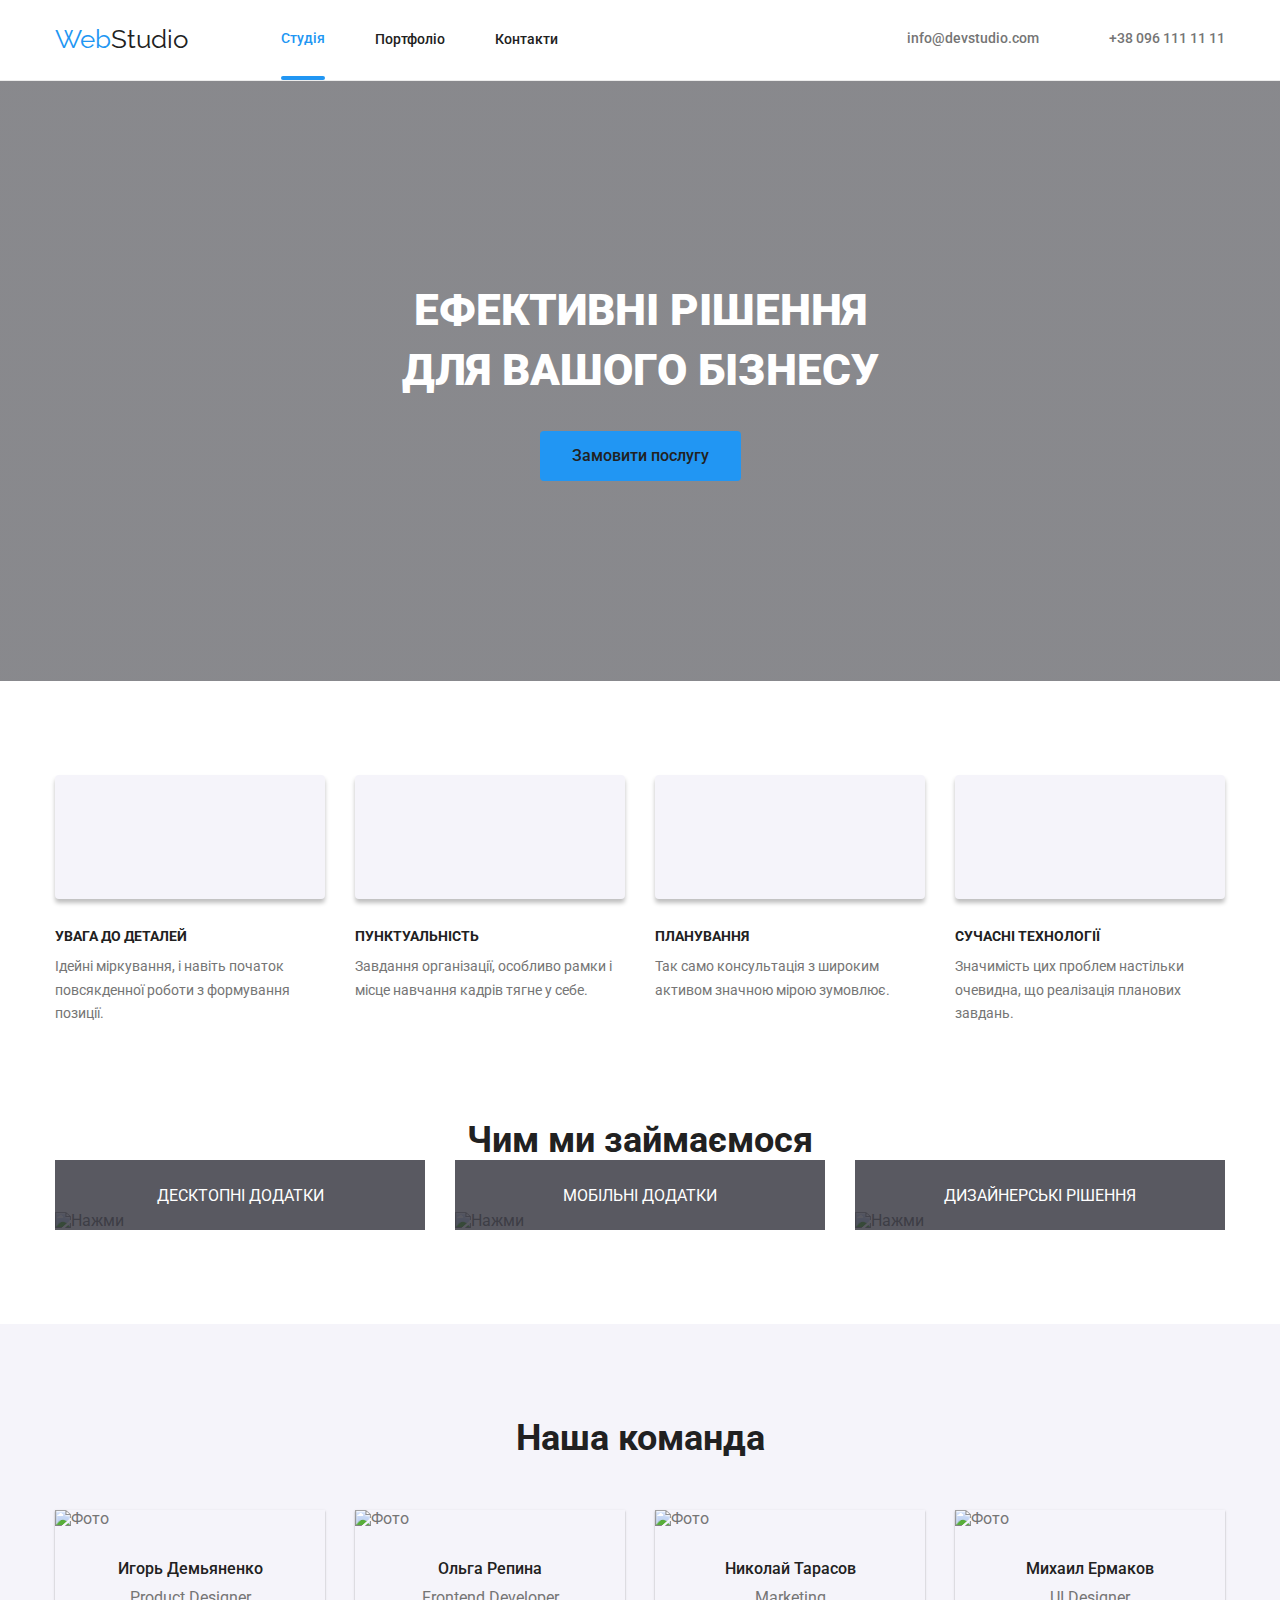
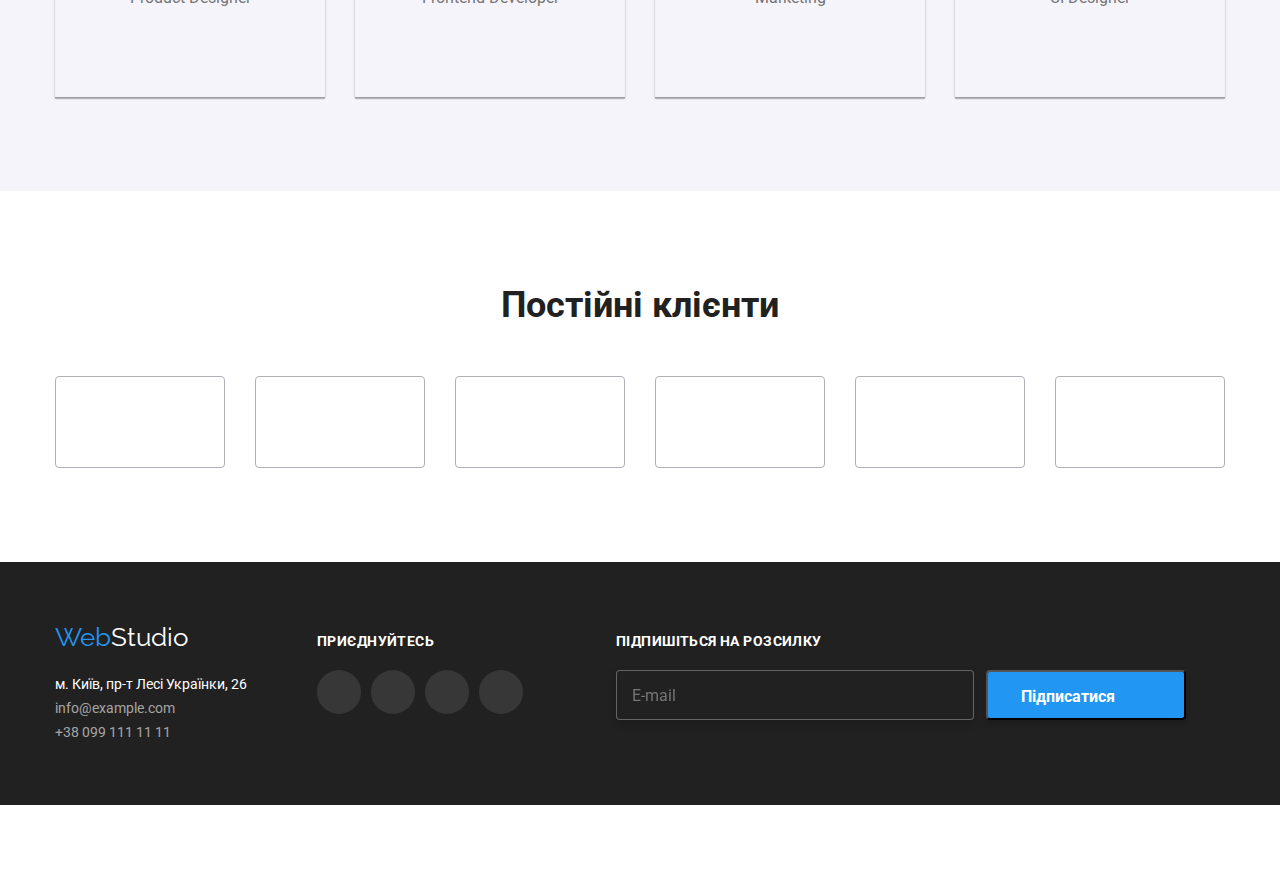
==== index.html @ 24dfc3e9 "додано класи для модального вікна" ====
<!DOCTYPE html>
<html lang="ru">

<head>
  <meta charset="UTF-8">
    <meta http-equiv="X-UA-Compatible" content="IE=edge">
    <meta name="viewport" content="width=device-width, initial-scale=1.0">
    <title>Document</title>
    <link rel="preconnect" href="https://fonts.googleapis.com">
    <link rel="preconnect" href="https://fonts.gstatic.com" crossorigin>
    <link href="https://fonts.googleapis.com/css2?family=Raleway:wght@700&family=Roboto:wght@400;500;700;900&display=swap"
        rel="stylesheet">
    <link rel="stylesheet" href="https://cdn.jsdelivr.net/npm/modern-normalize@1.1.0/modern-normalize.min.css">
    <link rel="stylesheet" href="./css/styles.css">
</head>

<body class="page">

  <!--Шапка сайта-->

  <header class="page-header ">
    <div class="container page-header-container"> 
    <nav class="page-nav">
      <a href="/" lang="en" class="link logo"><span class="accent">Web</span>Studio</a>
      <ul class="site-nav list">
        <li class="main-item"><a href="./index.html" class="link-current">Студія </a>  </li> 
        <li class="main-item"><a href="./portfolio.html" class="link">Портфоліо</a></li>
        <li class="main-item"><a href="" class="link">Контакти</a></li>
      </ul>
      
    </nav>
   
    <ul class="contact-nav list">

      <li class="contact-list link">
        <a class="mail-ref link" href="mailto:info@devstudio.com"> <svg class="contact-list-icon icon-mail">
          <use href="./imadges/sprite.svg#icon-mail"></use> </svg>info@devstudio.com </a>
      </li>
    
    
      <li class="contact-list link">
        <a class="smartphone-ref link" href="tel:+380961111111"> <svg class="contact-list-icon icon-smartphone">
          <use href="./imadges/sprite.svg#icon-smartphone"></use>  </svg> +38 096 111 11 11 </a>
      </li>
      
    </ul>
  </div>
  </header>


  <main>
    <!--О компании / Герой-->

    <section class="hero">
      <div class="container-hero">
          <h1 class="hero-title"> ЕФЕКТИВНІ РІШЕННЯ <br>ДЛЯ ВАШОГО БІЗНЕСУ </h1>
          <button type="button" class="button-hero button" data-modal-open >Замовити послугу</button>
      </div>
    </section>
  

    <!--======преимущества=======-->
    <section class="section section-advanteges">
      <div class="container">
      <h2 hidden class="section-plas">Преимущества </h2>
       <ul class="feature-list container-advantage">
        
        <li class="plas-card">
          <div class="plas-icon">
            <svg class="plas-card-icon">
            <use href="./imadges/sprite.svg#icon-antenna"></use>
            </svg>
          </div>
          <h3 class="plas">Увага до деталей</h3>
          <p class="description">Ідейні міркування, і навіть початок повсякденної роботи з формування позиції.</p>
              
        </li>
        <li class="plas-card">
          <div class="plas-icon">
            <svg class="plas-card-icon">
            <use href="./imadges/sprite.svg#icon-clock"></use>
            </svg>
          </div>
          <h3 class="plas"> Пунктуальність </h3>
          <P class="description">Завдання організації, особливо рамки і місце навчання кадрів тягне у себе.</P>
        </li>
        <li class="plas-card">
          <div class="plas-icon">
            <svg class="plas-card-icon">
              <use href="./imadges/sprite.svg#icon-diagram"></use>
            </svg>
          </div>
          <h3 class="plas">Планування </h3>
          <p class="description">Так само консультація з широким активом значною мірою зумовлює.</p>
           
        </li>
        <li class="plas-card">
          <div class="plas-icon">
            <svg class="plas-card-icon">
              <use href="./imadges/sprite.svg#icon-astronaut"></use>
            </svg>

          </div>
          <h3 class="plas"> Сучасні технології</h3>
          <p class="description"> Значимість цих проблем настільки очевидна, що реалізація планових завдань.</p>

        </li>
      </ul>
      </div>
    </section>


    <!--Чем мы занимаемся-->
    <section class="section section-doing">
      <div class="container">
      <h2 class="activity">Чим ми займаємося </h2>
      <ul class="list container-activity">
        <li class="activity-card">
          <div class="activity-card-wrapper">
            <img src="imadges/box1.svg" alt="Нажми" width="370">
            <p class="overlay-doing">Десктопні додатки</p>
          </div>
          
        </li>
        <li class="activity-card">
          <div class="activity-card-wrapper">
            <img src="imadges/box2.svg" alt="Нажми" width="370">
            <p class="overlay-doing">Мобільні додатки</p>
            </div>
          </li>

        <li class="activity-card">
          <div class="activity-card-wrapper">
            <img src="imadges/box3.svg" alt="Нажми" width="370">
            <p class="overlay-doing">Дизайнерські рішення</p>
          </div>
        </li>
      </ul>
      </div>
    </section>
    
    
    <!--Наша команда-->
    <section class="employees-section">
      <div class="container">
      <h2 class="team">Наша команда</h2>
      <ul class="list container-team">
        <li class="team-card">
          <img src="imadges/img1.jpg" alt="Фото" width="270">
          <div class="team-dox">
              <h3 class="team-name"> Игорь Демьяненко</h3>
              <p class="team-profession" lang="en">Product Designer</p>
                <ul class="social-list list">  
                <li class="social-list-itim">
                  <a href="" class="social-list-link">
                    <svg class="social-list-icon">
                      <use href="./imadges/sprite.svg#icon-instagram"></use>
                        </svg>
                  </a>
                </li>

                <li class="social-list-itim">
                  <a href="" class="social-list-link">
                  <svg class="social-list-icon">
                    <use href="./imadges/sprite.svg#icon-twitter"></use>
                  </svg>
                  </a>
                </li>

                <li class="social-list-itim" >
                  <a href="" class="social-list-link">
                  <svg class="social-list-icon">
                    <use href="./imadges/sprite.svg#icon-facebook"></use>
                  </svg>
                  </a>
                </li>
                <li class="social-list-itim">
                <a href="" class="social-list-link">
                  <svg class="social-list-icon">
                    <use href="./imadges/sprite.svg#icon-linkedin"></use>
                  </svg>
                  </a>
                </li>
                </ul>
        </div>
       
      </li>
        <li  class="team-card">
          <img src="imadges/img2.jpg" alt="Фото" width="270">
          <div class="team-dox">
          <h3 class="team-name"> Ольга Репина</h3>
          <p class="team-profession" lang="en">Frontend Developer</p>

          <ul class="social-list list">
            <li class="social-list-itim">
              <a href="" class="social-list-link">
                <svg class="social-list-icon">
                  <use href="./imadges/sprite.svg#icon-instagram"></use>
                </svg>
              </a>
            </li>
          
            <li class="social-list-itim">
              <a href="" class="social-list-link">
                <svg class="social-list-icon">
                  <use href="./imadges/sprite.svg#icon-twitter"></use>
                </svg>
              </a>
            </li>
          
            <li class="social-list-itim">
              <a href="" class="social-list-link">
                <svg class="social-list-icon">
                  <use href="./imadges/sprite.svg#icon-facebook"></use>
                </svg>
              </a>
            </li>
            <li class="social-list-itim">
              <a href="" class="social-list-link">
                <svg class="social-list-icon">
                  <use href="./imadges/sprite.svg#icon-linkedin"></use>
                </svg>
              </a>
            </li>
          </ul>
          </div>
        </li>
        <li class="team-card">
          <img src="imadges/img3.jpg" alt="Фото" width="270">
          <div class="team-dox">
          <h3 class="team-name"> Николай Тарасов</h3>
          <p class="team-profession" lang="en"> Marketing </p>
          <ul class="social-list list">
            <li class="social-list-itim">
              <a href="" class="social-list-link">
                <svg class="social-list-icon">
                  <use href="./imadges/sprite.svg#icon-instagram"></use>
                </svg>
              </a>
            </li>
          
            <li class="social-list-itim">
              <a href="" class="social-list-link">
                <svg class="social-list-icon">
                  <use href="./imadges/sprite.svg#icon-twitter"></use>
                </svg>
              </a>
            </li>
          
            <li class="social-list-itim">
              <a href="" class="social-list-link">
                <svg class="social-list-icon">
                  <use href="./imadges/sprite.svg#icon-facebook"></use>
                </svg>
              </a>
            </li>
            <li class="social-list-itim">
              <a href="" class="social-list-link">
                <svg class="social-list-icon">
                  <use href="./imadges/sprite.svg#icon-linkedin"></use>
                </svg>
              </a>
            </li>
          </ul>
          </div>
        </li>

        <li class="team-card">
          <img src="imadges/img4.jpg" alt="Фото" width="270">
          <div class="team-dox">
          <h3 class="team-name"> Михаил Ермаков</h3>
          <p class="team-profession" lang="en">UI Designer</p>
          <ul class="social-list list">
            <li class="social-list-itim">
              <a href="" class="social-list-link">
                <svg class="social-list-icon">
                  <use href="./imadges/sprite.svg#icon-instagram"></use>
                </svg>
              </a>
            </li>
          
            <li class="social-list-itim">
              <a href="" class="social-list-link">
                <svg class="social-list-icon">
                  <use href="./imadges/sprite.svg#icon-twitter"></use>
                </svg>
              </a>
            </li>
          
            <li class="social-list-itim">
              <a href="" class="social-list-link">
                <svg class="social-list-icon">
                  <use href="./imadges/sprite.svg#icon-facebook"></use>
                </svg>
              </a>
            </li>
            <li class="social-list-itim">
              <a href="" class="social-list-link">
                <svg class="social-list-icon">
                  <use href="./imadges/sprite.svg#icon-linkedin"></use>
                </svg>
              </a>
            </li>
          </ul>
          </div>
        </li>
      </ul>
      </div>
    </section>
  </main>

      <!--Постійні клієнт-->


  <section class="section section-clients">
    <div class="container container-clients"> 
              <h2 class="clients">Постійні клієнти </h2>
<!-- <div class="clients-icon"> -->
        <ul class="clients-list list">
          <li class="clients-item">
            <a href="" class="clients-link"> 
              <svg class="сlients-icon">
                <use href="./imadges/sprite.svg#icon-Logo">
                </use> 
              </svg> </a>
          </li>

            <li class="clients-item">
              <a href="" class="clients-link">
                <svg class="сlients-icon">
                  <use href="./imadges/sprite.svg#icon-Logo2">
                  </use>
                </svg> </a>
            </li>
            <li class="clients-item">
              <a href="" class="clients-link">
                <svg class="сlients-icon">
                  <use href="./imadges/sprite.svg#icon-Logo3">
                  </use>
                </svg> </a>
            </li>
            <li class="clients-item">
              <a href="" class="clients-link">
                <svg class="сlients-icon">
                  <use href="./imadges/sprite.svg#icon-Logo4">
                  </use>
                </svg> </a>
            </li>

            <li class="clients-item">
              <a href="" class="clients-link">
                <svg class="сlients-icon">
                  <use href="./imadges/sprite.svg#icon-Logo5">
                  </use>
                </svg> </a>
            </li>
            <li class="clients-item">
              <a href="" class="clients-link">
                <svg class="сlients-icon">
                  <use href="./imadges/sprite.svg#icon-Logo6">
                  </use>
                </svg> </a>
            </li>
        </ul>
     
</div>    
  </section>

  
  <!--Футер-->
  <footer class="footer">
    <div class="conteiner-footer footer-wrap">
 
      <div class="adress-footer-wraper">
          <a href="/" lang="en" class="link logo-footer"><span class="accent">Web</span>Studio</a>
              <address>
                <ul class="feature-list font-style">
                  <li class="futer-list"><a href="https://goo.gl/maps/twGr682eux7RJb1C9" target="_blank" rel=" noopener noreferrer"
              class="footer-link-current">м. Київ, пр-т Лесі Українки, 26</a></li>
                  <li class="futer-list" ><a href="mailto:info@example.com" class="footer-link-current info">info@example.com</a></li>
                  <li class="futer-list"><a href="tel:+380991111111" class="footer-link-current info">+38 099 111 11 11</a></li>
                </ul>
              </address>
      </div>

      <div class="conteiner-social">
          <p class="social-futer-tytle">приєднуйтесь</p>
          <ul class="social-network-list">
          
            <li class="social-network-item">
            <a href="" class="social-nerwork-link in-footer">
              <svg class="social-network-icon">
              <use href=./imadges/sprite.svg#icon-instagram2></use>
              </svg>
            </a>
          </li>
          
          <li class="social-network-item">
            <a href="" class="social-nerwork-link in-footer">
              <svg class="social-network-icon">
              <use href=./imadges/sprite.svg#icon-twitter></use>
              </svg>
            </a>
          </li>

                  
          <li class="social-network-item">
            <a href="" class="social-nerwork-link in-footer">
              <svg class="social-network-icon">
              <use href=./imadges/sprite.svg#icon-facebook></use>
              </svg>
            </a>
        </li>
        
        <li class="social-network-item">
            <a href="" class="social-nerwork-link in-footer">
            <svg class="social-network-icon">
            <use href=./imadges/sprite.svg#icon-linkedin></use>
            </svg>
            </a>
        </li>
        </ul>
      </div>

      <div>
          <p class="footer-form-text"> Підпишіться на розсилку</p>
          
          <div class="footer-form-input-desc">

          <form class="footer-form">
            <label class="footer-form-field">
              
              <span class="footer-form-input-wrapper">
               <input 
               type="email" 
               name="user-email" 
               class="footer-form-input" 
               placeholder="E-mail"
               required 
               pattern="/.+@.+z..+\i"
               minlength="5" />
               </span>
           </label>

           <button type="submit" class="footer-form-submit">Підписатися 
            <svg class="footer-form-input-icon">
              <use href=.imadges/sprite.svg#iconsend></use>
            </svg>
           </button>
          </form>
        
          </div>

          
      </div>
    </div>
</footer>

<!-- modal window -->


<div class="backdrop is-hidden " data-modal>
        <div class=modal>
          <button type="button" class="modal-close-btn" data-modal-close>
            <svg class="modal-close-btn-icon">
              <use href="./imadges/sprite.svg#icon-close-black"></use>
            </svg>
          </button>

<!-- Модальное окно -->
          
          <form class="modal-form">
            <p class="modal-form-text"> Залиште свої дані, ми вам передзвонимо</p>
            
            <label class="modal-form-field">
              <span class="modal-form-input-desc">Ім'я</span>
                <span class="modal-form-input-wrapper">
                  <input 
                  type="text" 
                  name="user_name" 
                  class="modal-form-input" 
                  required 
                  pattern="[a-zA-Zа-яА-Я]+" 
                  minlength="2" />

                  <svg class="modal-form-input-icon">
                  <use href=./imadges/sprite.svg#icon-Vector></use>
                  </svg>
                </span>
              
               
              </label>

            <label class="modal-form-field">
              <span class="modal-form-input-desc">Телефон</span>
                <span class="modal-form-input-wrapper">
                  <input 
                  type="tel" 
                  name="user_phone" 
                  class="modal-form-input" 
                  required 
                  pattern="[0-9]{3}-[0-9]{3}-[0-9]{2}-[0-9]{2}" 
                  title="xxx-xxx-xx-xx" 
                  />
                    <svg class="modal-form-input-icon">
                    <use href=./imadges/sprite.svg#icon-Vector2></use>
                    </svg>
                </span>
            </label>
            
            <label class="modal-form-field">
              <span class="modal-form-input-desc">Пошта</span>
                <span class="modal-form-input-wrapper">
                    <input type="email" 
                    name="user-email" 
                    class="modal-form-input" 
                    required 
                    pattern="/.+@.+z..+\i" 
                    minlength="5" />
                      <svg class="modal-form-input-icon">
                      <use href=./imadges/sprite.svg#icon-email-black-18dp1></use>
                      </svg>
                </span>
            </label>

            <label class="modal-form-field">
              <span class="modal-form-input-desc">Коментар</span>
              <textarea 
              name="user_message" 
              class="modal-form-message" 
              placeholder="Введіть текст"
              ></textarea>
            </label>

            <input 
            id="user-policy" 
            type="checkbox" 
            name="user_policy" 
            class="modal-form-check visually-hidden" 
            />
            
            <label for="user-policy" class="modal-form-check-desc">
                Погоджуюся з розсилкою та приймаю&nbsp;
                <a href=""> Умови договору </a>
            </label>

            <button type="submit" class="modal-form-submit">Відправити</button>
          </form>

          
        </div>
</div>

  <script src="./js/modal.js"></script>
</body>

</html>
---- css/styles.css ----
/* цвет заголовка и футера h1 #FFFFFF */
/* цвет лого #2196F3  #000000*/
/* цвет оcновного текста #757575 */
/* цвет заголовка h2-h3 #212121*/
/* цвет акцента 2196F3*/

:root {
    --primary-text-color: #757575;
    --title-text-color: #212121;
    --accent-color: #2196F3;
    --primary-bg-color: #FFFFFF;
    --bg-color: #2F303A;
    --icon-color: #afb1b8; 
    --transition-dur-and-func: 250ms cubic-bezier(0.4, 0, 0.2, 1);

}

/* -------сброс базовых настрек */
h1,
h2,
h3,
h4,
p {
    margin-top: 0;
    margin-bottom: 0;

}

ul,
ol {
    margin-top: 0;
    margin-bottom: 0;
    padding-left: 0;
}

img {
    display: block;
}


body {
    background-color: var(--primary-bg-color);
    color: var(--primary-text-color);
    font-family: Roboto, sans-serif;
}

.link {
    text-decoration: none;
}

.logo {
    color: var(--title-text-color);
    font-family: Raleway;
    Font-size: 26px;
    line-height: 1.19;
    margin-right: 93px;
}

.accent {
    color: var(--accent-color);
}

.list {
    list-style: none;
}

.feature-list {
    list-style: none;
}

.page {
    background-color: #fff;
    color: #757575;
}

.container {
    width: 1200px;
    margin-left: auto;
    margin-right: auto;
    padding-left: 15px;
    padding-right: 15px;
    /* padding-top: 94px; 
    padding-bottom: 94px;  */
}


.visually-hidden {
    position: absolute;
    overflow: hidden;
    border: 0;
    clip: rect(0 0 0 0);
}

/* ======== Шапка сайта -- стилзация --site-nav==============  */
.page-header {
    padding-top: 24px;
    padding-bottom: 25px;
    border-bottom: 1px solid #ECECEC;
} 

.page-header-container {
    display: flex;
    align-items: center;
}

.page-nav {
    display: flex;
    align-items: center;
}
 
.site-nav {
    display: flex;
    align-items: center;
}

.hero {
    background-color: var(--bg-color);
    text-align: center;
}

.site-nav .link {
    text-decoration: none;
    color: var(--title-text-color);
    font-weight: 500;
    font-size: 14px;
    line-height: 1.14;
    transition-property: color;
    transition-duration: 250ms;
    transition-timing-function: cubic-bezier(0.4, 0, 0.2, 1);


}

.site-nav .link:hover {
    color: var(--accent-color);
    /*background-color: var(--primary-bg-color);*/
}

.site-nav .link:focus {
    color: var(--accent-color);
    /*background-color: var();*/
}

.site-nav .link-current {
    color: var(--accent-color);
    font-weight: 500;
    font-size: 14px;
    line-height: 1.14;
    transition-property: color;
        transition-duration: 250ms;
        transition-timing-function: cubic-bezier(0.4, 0, 0.2, 1);
}

.site-nav .link-current:hover {
    color: var(--accent-color)
}

.site-nav .link-current:focus {
    color: var(--accent-color);
}

.main-item:not(:last-child)  {
    margin-right: 50px;
}

.link-current{
text-decoration: none;   
display: block;
position: relative;
transition: var(--transition-dur-and-func);
}


.link-current::after {
    position: absolute;
    content: '';
    width: 100%;
    height: 4px;
    border-radius: 2px;
    display: block;
    background-color: var(--accent-color);
    bottom: -33px;
}



/* .contact-nav  */

.contact-nav {
    display: flex;
    align-items: center;
    margin-left: auto;
    text-decoration: none;
    }

.contact-list:not(:last-child) {
    margin-right: 50px;
}

.contact-list {
    font-weight: 500;
    font-size: 14px;
    line-height: 1.14;
    text-decoration: none;
    color: var(--primary-text-color);
;
}
    
.contact-nav .link {
color: var(--primary-text-color);
font-weight: 500;
font-size: 14px;
line-height: 1.14;
transition-property: color;
transition-duration: 250ms;
transition-timing-function: cubic-bezier(0.4, 0, 0.2, 1);

}

.contact-nav .link:hover,
.contact-nav .link:focus {
    color: var(--accent-color);
}

.icon-mail {
    width: 16px;
    height: 12px;
    margin-right: 10px;
    fill: currentColor;
    }

.mail-ref {
    text-decoration: none;
    color: var(--primary-text-color) ;
    display: flex;
    align-items: center;
    }

.contact-list:hover .icon-mail {
    color: var(--accent-color);
    fill: var(--accent-color);
    }
    
.contact-list:hover .icon-smartphone {
    color: var(--accent-color);
    fill: var(--accent-color)
}

.icon-smartphone {
    width: 10px;
    height: 16px;
    margin-right: 10px;
    fill: currentColor;
}

.smartphone-ref {
    text-decoration: none;
    color: var(--primary-text-color);
    display: flex;
    align-items: center;
}


.contact-list-icon .link:hover {
    color: var(--accent-color);
}




/* ===============section О компании/ герой */
.hero {
    padding-top: 200px;
    padding-bottom: 200px;
    background-image: linear-gradient(rgba(47, 48, 58, 0.4), rgba(47, 48, 58, 0.4)), url(../imadges/Hero.jpg);
        background-size: cover;
        background-color: #C4C4C4;
        max-width: 1600px;
        margin-left: auto;
        margin-right: auto;
} 


.hero-title {
    color: var(--primary-bg-color);
   /* Font-family: Roboto;*/
    font-weight: 900;
    Font-size: 44px;
    line-height: 1.36;
    text-align: center;
    /* background-color: #2F303A; */
    margin-bottom: 30px;
    
}



/* ======преимущества======== */
.plas {
    color: var(--title-text-color);
    /*font-family: inherit;*/
    font-weight: 700;
    font-size: 14px;
    line-height: 1.14;
    text-transform: uppercase;
    margin-bottom: 10px;
}

.description {
    color: var(--primary-text-color);
    /*font-family: inherit;*/
    /*font-weight: 400;*/
    font-size: 14px;
    line-height: 1.7;
    }

.container-advantage {
    display: flex;
    gap: 30px;
       
}
.section-advanteges {
    padding-top: 94px;
    padding-bottom: 94px;
}

.plas-card {
    width: 270px;
}

.plas-card-icon {
    width: 70px;
    height: 70px;

}

/* ================чем мы занимаемся */
 
.plas-icon {
padding-top: 25px;
padding-left: 100px;
padding-right: 100px;
padding-bottom: 25px;
background: #F5F4FA;
border-radius: 4px;
margin-bottom: 30px;
box-shadow: 0px 4px 4px rgb(0 0 0 / 25%);
position: relative;

}

.activity {
    color: var(--title-text-color);
   /* font-family: inherit;*/
    font-weight: 700;
    font-size: 36px;
    line-height: 1.16;
    text-align: center;
    margin-bottom: 50px;
    }

.container-activity {
    display: flex;
    gap: 30px;
        }
   
.section-doing {
    padding-bottom: 94px;
}
    

.activity-card-wrapper {
    position: relative;
}

.overlay-doing {
    position: absolute;
    left: 0px;
    bottom: 0px;
    width: 100%;
    height: 70px;
    /* overflow-y: scroll; */
    /* transform: translate(0, 100%);
    transition: transform 500ms linear; */

    /* font-size: 14px; */
    line-height: 1.14;
    color: #FFFFFF;
    padding-top: 27px;
    padding-bottom: 27px;
    text-align: center;
    text-transform: uppercase;
    background-color: rgba(47, 48, 58, 0.8);
}


/* ==============наша команда */
.team {
    color: var(--title-text-color);
   /* font-family: inherit;*/
    font-weight: 700;
    font-size: 36px;
    line-height: 1.16;
    text-align: center;
    margin-bottom: 50px;
}

.team-card {
    box-shadow: 0px 1px 3px rgb(0 0 0 / 12%), 0px 1px 1px rgb(0 0 0 / 14%), 0px 2px 1px rgb(0 0 0 / 20%);
}

.team-name {
    color: var(--title-text-color);
    /*font-family: inherit;*/
    font-weight: 500;
    font-size: 16px;
    line-height: 1.19;
    text-align: center;
    margin-bottom: 10px;
}

.team-profession {
    color: var(--primary-text-color);
   /* font-family: inherit;*/
    /*font-weight: 400;*/
    /*font-size: 16px;*/
    line-height: 1.19;
    text-align: center;
    margin-bottom: 16px;
}

.employees-section {
    background-color: #F5F4FA;
    padding-top: 94px;
    padding-bottom: 94px;
}

.container-team {
    display: flex;
    gap: 30px;
    border-top: 94px;
    border-bottom: 94px;
}

.team-dox {
    padding-top: 30px;
    padding-bottom: 30px;
}

.social-list-icon {
    width: 20px;
    height: 20px;
    /* color: var(--icon-color); */
    fill: currentColor;
}

.social-list {
    display: flex;
    justify-content: center;
    gap: 10px;

}

.social-list-link {
display: flex;
justify-content: center;
align-items: center;
width: 44px;
height: 44px;
border-radius: 50%;
color: var(--icon-color);
transition: background var(--transition-dur-and-func), color var(--transition-dur-and-func);}

.social-list-link:hover,
.social-list-link:focus {
        background-color: #2196F3;
        color: var(--primary-bg-color);
}

/* .social-list-icon:hover
.social-list-icon :focus
{
    color: var(--primary-bg-color);
} */


/* ================== Кнопка===================== */
.button {
    font-family: inherit;
    font-weight: 500;
    font-size: 16px;
    line-height: 1.87;
    border: 1px;
    border-radius: 4px;
    padding-left: 32px;
    padding-right: 32px;
    padding-top: 10px;
    padding-bottom: 10px;
    transition: box-shadow var(--transition-dur-and-func), color var(--transition-dur-and-func), background-color var(--transition-dur-and-func);
    }


.button-primary {
    color: var(--title-text-color);
    background-color: var(--accent-color);
    margin-right:8px;
    border-bottom: 200px;
    padding-left: 22px;
    padding-right: 22px;
    padding-top: 6px;
    padding-bottom: 6px;
    /* transition: color var(--transition-dur-and-func); */
    /* transition: background-color var(--transition-dur-and-func);
    transition: box-shadow var(--transition-dur-and-func); */
}

.button-secondary {
    color: var(--title-text-color);
    background-color: #F5F4FA;
    padding-left: 22px;
    padding-right: 22px;
    padding-top: 6px;
    padding-bottom: 6px;
/* transition: color var(--transition-dur-and-func);
    transition: background-color var(--transition-dur-and-func);
    transition: box-shadow var(--transition-dur-and-func); */
    }

.button:hover {
    color: var(--primary-bg-color);
    background-color: var(--accent-color);
    cursor: pointer;
    
}

.button-hero {
margin: 0 auto;
padding-top: 10px;
padding-bottom: 10px;
padding-right: 32px;
padding-left: 32px;
color: var(--title-text-color);
background-color: var(--accent-color);
/* transition: color var(--transition-dur-and-func);
transition: background-color var(--transition-dur-and-func);
transition: box-shadow var(--transition-dur-and-func); */
}

.button-hero:hover,
.button-hero:focus {
box-shadow: 0px 3px 1px rgba(0, 0, 0, 0.1), 0px 1px 2px rgba(0, 0, 0, 0.08), 0px 2px 2px rgba(0, 0, 0, 0.12);
}


.button-portfolio {
    display: flex;
    margin-bottom: 34px;
    justify-content: center;
    fill: currentColor;
}

.button-primary:hover,
.button-primary:focus {
box-shadow: 0px 3px 1px rgba(0, 0, 0, 0.1), 0px 1px 2px rgba(0, 0, 0, 0.08), 0px 2px 2px rgba(0, 0, 0, 0.12);
} 

.button-secondary:hover,
.button-secondary:focus {
box-shadow: 0px 3px 1px rgba(0, 0, 0, 0.1), 0px 1px 2px rgba(0, 0, 0, 0.08), 0px 2px 2px rgba(0, 0, 0, 0.12);
}



/*-========Портфолио7==========*/

.section-portfolio {
    padding-top: 94px;
    padding-bottom: 94px;
}

.list-botton:not(:last-child) {
margin-right: 8px;
        }

.project-name {
    color: var(--title-text-color);
   /* font-family: inherit;*/
    font-weight: 700;
    font-size: 18px;
    line-height: 2;
    text-align: left;
    margin-bottom: 4px;
}

.sphere {
    color: var(--primary-text-color);
   /* font-family: inherit;*/
    /*font-weight: 400;*/
    /*font-size: 16px;*/
    line-height: 1.89;
    text-align: left;
}

.portfolio {
    display: flex;
    flex-wrap: wrap;
    gap: 30px;
    
    /* padding-bottom: 94px; */
    
}


.portfolio-card {
    flex-basis: calc((100% - 60px) / 3);
    /* margin-bottom: 50px; */
    
    }

.portfolio-card-wrapper {
    display: block;
    text-decoration: none;
        transition: box-shadov var(--transition-dur-and-func);
}

.portfolio-card-wrapper:hover,
.portfolio-card-wrapper:focus {
box-shadow: 0px 1px 1px rgba(0, 0, 0, 0.12), 0px 4px 4px rgba(0, 0, 0, 0.06), 1px 4px 6px rgba(0, 0, 0, 0.16);
cursor: pointer;}

.portfolio-box {
    padding-top: 20px;
    padding-left: 24px;
    padding-right: 24px;
    padding-bottom: 20px;
    border-bottom: 1px solid #EEEEEE;
    border-left:1px solid #EEEEEE;
    border-right: 1px solid #EEEEEE;
}


.portfolio-card-img-wrapper {
    position: relative;
    overflow: hidden;
}

.overlay {
    position: absolute;
    left: 0px;
    top: 0px;
    width: 100%;
    height: 100%;
    /* overflow-y: scroll; */
    transform: translate(0, 100%);
    transition: transform 250ms cubic-bezier(0.4, 0, 0.2, 1);

    font-size: 18px;
    line-height: 1.55;
    color: #FFFFFF;
    padding-top: 63px;
    padding-bottom: 63px;
    padding-left: 24px;
    padding-right: 24px;
    background-color: rgba(32, 148, 243, 0.9);
    
}

.portfolio-card-wrapper:hover .overlay,
.portfolio-card-wrapper:focus .overlay {
transform: translate(0, 0);

}


    
/* Постійні кліенти */


.clients {
color: var(--title-text-color);
font-weight: 700;
font-size: 36px;
line-height: 1.16;
text-align: center;
margin-bottom: 50px;
}

.clients-list {
display: flex;}


.section-clients {
padding-top: 94px;
padding-bottom: 94px;
 } 
    
.clients-item:not(:last-child) {
    margin-right: 30px;
}

.clients-link {
    color: var(--icon-color);
    display: flex;
    justify-content: center;
    align-items: center;
    width: 170px;
    height: 92px;
    border: 1px solid #afb1b8;
    border-radius: 4px;
    transition: border var(--transition-dur-and-func) , color var(--transition-dur-and-func);
    
}

.сlients-icon {
width: 106px;
height: 60px;
fill: currentColor;
}

.clients-link:hover,
.clients-link:focus {
    color: var(--accent-color);
    border: 1px solid var(--accent-color);}



.clients-icon:hover,
.clients-icon:focus {
        color: var(--accent-color);}
        


/* ==========Футер */

.conteiner-footer {
width: 1200px;
margin-left: auto;
margin-right: auto;
padding-left: 15px;
padding-right: 15px;
}

.logo-footer {
    color: var(--primary-bg-color);
    font-family: Raleway;
    /*font-weight: 400;*/
     font-size: 26px;
    line-height: 1.19;
    margin-bottom: 20px;
    font-style: normal;
    display: block;
    margin-bottom: 20px;
}

.footer {
    background-color: var(--title-text-color);
    padding-top: 60px;
    padding-bottom: 60px;
    margin: 0 auto;
    }

.footer-wrap {
    display: flex;
    align-items: baseline;}

.container  {
    width: 1200px;
    margin: 0 auto;
    padding: 0 15px;
}

.footer-link-current {
    color: var(--primary-bg-color);
        /*  font-family: inherit;*/
        /* font-weight: 400;*/
    font-size: 14px;
    line-height: 1.71;
    text-decoration: none;
    }

.info {
    color: rgba(255, 255, 255, 0.6);
        /* font-family: inherit;*/
        /*font-weight: 400;*/
    font-size: 14px;
    line-height: 1.71;
    }

.link {
    text-decoration: none;
    }

.footer-list:not(:last-child) {
    margin-bottom: 9px;
}

.feature-list{
    list-style: none;
           }

.font-style {
    font-style: normal;
    }

.adress-footer-wraper {
margin-right: 70px;    
}

.futer-wrap {
display: flex;
align-items: baseline;
}

/* футер - частина приеднуйтесь */

.social-network-list {
display: flex;
justify-content: center;
list-style: none;}

.social-network-item:not(:last-child) {
    margin-right: 10px;
}

.conteiner-social {
    margin-right: 93px;

}
.social-futer-tytle {
    
    color: var(--primary-bg-color);
    font-weight: 700;
    font-size: 14px;
    line-height: 1.14;
    letter-spacing: 0.03em;
    text-transform: uppercase;
    margin-bottom: 20px;
}

.social-network-icon {
width: 20px;
height: 20px;
fill: currentColor;}
                        
.in-footer {
    transition: background-color var(--transition-dur-and-func)
    
}

.in-footer:hover,
.in-footer:focus {
    background-color: var(--accent-color);
}


.social-nerwork-link {
display: flex;
justify-content: center;
align-items: center;
    
display: flex;
width: 44px;
height: 44px;
border-radius: 50%;
color: #FFFFFF;
    
background-color: rgba(255, 255, 255, 0.1);

}


.in-footer:hover,
.in-footer:focus {
    background-color: var(--accent-color);}

/* футер - частина Підпишіться на розсилку */

.footer-form {
    display: flex;
    /* flex-direction: column; */
}

.footer-form-text {
color: var(--primary-bg-color);
    font-weight: 700;
    font-size: 14px;
    line-height: 1.14;
    letter-spacing: 0.03em;
    text-transform: uppercase;
    margin-bottom: 20px;

}


.footer-form-input-desc {
    display: flex;
    font-size: 12px;
    font-weight: 400;
    line-height: 1.16;
    margin-bottom: 4px;
    }

.footer-form-input-wrapper{
    display: block;
    position: relative;
    font-weight: 400;
    font-size: 16px;
    line-height: 1.25;      
}

.fooret-form-input-icon {
    position: absolute;
    /* display: block; */
    width: 24px;
    height: 24px;
    color: #FFFFFF;
    top: 50%;
    right: 12px;}
    /* transform: translate(0, -50%);
            transition: fill var(--transition-dur-and-func);} */

.footer-form-input {
    color: var(--primary-bg-color);
    text-transform: inherit;
    width: 358px;
    height: 50px;
    padding: 16px 15px;
    transition: border-color var(--transition-dur-and-func);
    border: 1px solid rgba(255, 255, 255, 0.3);
    filter: drop-shadow(0px 4px 4px rgba(0, 0, 0, 0.15));
    border-radius: 4px;
    margin-right: 12px;
    background-color: var(--title-text-color);
}



.footer-form-submit{
    font-weight: 700;
    font-size: 16px;
    line-height: 1.87;
    color: var(--primary-bg-color);
    padding-top: 10px;
    padding-bottom: 10px;
    padding-right: 62px;
    padding-left: 26px;
    width: 200px;
    height: 50px;
    background: #2196F3;
    box-shadow: 0px 4px 4px rgba(0, 0, 0, 0.15);
    border-radius: 4px;
    /* background-image: url(/imadges/iconsend.svg);
    background-repeat: no-repeat;
    background-position: right; */
}



/* =========== modal window============== */

.backdrop {
position: fixed;
top: 0;
left: 0;
z-index: 100;
width: 100%;
height: 100%;
background-color:rgba(0, 0, 0, 0.2);
transition: opacity 250ms var(--transition-dur-and-func), visibility 250ms var(--transition-dur-and-func);
 }

.backdrop.is-hidden {
opacity: 0;
visibility: hidden;
pointer-events: none;
}


.modal {
    position: absolute ;
    top: 50%;
    left: 50%;
    transform: translate(-50%, -50%);
    width: 528px;
    height: 581px;
    background-color: #FFFFFF;
    padding: 40px;
}


.modal-close-btn-icon {
    width: 18px ;
    height: 18px;
}

.modal-close-btn {
    position: absolute;
    top: 8px ;
    right: 8px;
    display: flex;
    justify-content: center;
    align-items: center;
    background-color: #FFFFFF;
    border: 1px solid rgba(0, 0, 0, 0.1);
    padding: 0;
    width: 30px;
    height: 30px;
    border-radius: 50%;
    transition: border-color var(--transition-dur-and-func);
}



.modal-close-btn:hover .modal-close-btn-icon,
.modal-close-btn:focus .modal-close-btn-icon {
    fill: var(--accent-color);
}

/*  модальне вікно */

.modal-form {
    display: flex;
    flex-direction: column;
}

.modal-form-text {
    display: block;
    font-weight: 700;
    font-size: 20px;
    line-height: 0.05;
    text-align: center;
    margin-bottom: 12px;
    color: #212121;
        
}

.modal-form-field {
    margin-bottom: 20px;

}

.modal-form-input-desc{
    display: block;
    font-size: 12px;
    font-weight: 400;
    line-height: 1.16;
    margin-bottom: 4px;
    color: #757575;
    text-transform: inherit;
}
.modal-form-input-wrapper {
    display: block;
    position: relative;
    margin-bottom: 10px;
}

.modal-form-input {
    width: 100%;
    height: 40px;
    border: 1px solid rgba(33, 33, 33, 0.2);
    border-radius: 4px;
    padding-left: 42px;
    transition: border-color var(--transition-dur-and-func);
}

.modal-form-input:focus {
    outline: none;
    border-color: var(--accent-color);
}

.modal-form-input-icon {
    position: absolute;
    display: block;
    width: 18px;
    height: 18px;
    color: #212121;
    top: 50%;
    left: 12px;
    transform: translate(0, -50%);
    transition: fill var(--transition-dur-and-func);
}

.modal-form-input:focus +.modal-form-input-icon {
    fill: var(--accent-color);
}

.modal-form-message {
    resize: none;
    width: 100%;
    height: 100px ;
    padding: 12px  16px;
    border: 1px solid rgba(33, 33, 33, 0.2);
    border-radius: 4px;
    transition: border-color var(--transition-dur-and-func);
    
}

.modal-form-message::placeholder {
    font-style: normal;
    font-weight: 400;
    font-size: 12px;
    line-height: 1.16;
    color: rgba(117, 117, 117, 0.5);
    text-transform: uppercase;
}

.modal-form-message:focus {
    outline: none;
    border-color: var(--accent-color);
}

.modal-form-check-desc {
    display: flex;
    align-items: center;
    justify-content: center;
    font-size: 14px;
    margin-bottom: 30px;

}
.modal-form-check-desc::before {
content: '';
display: block;
width: 16px;
height: 15px;
border: 1px solid #212121;
cursor: pointer;
border-radius: 2px;
margin-right: 10px;
}

.modal-form-check:checked +.modal-form-check-desc::before {
background-color: var(--accent-color);
border: var(--accent-color);
background-image: url(/imadges/form-check.svg);
background-repeat: no-repeat;
background-position: center;
}

/* .modal-form-check:focus+.modal-form-check-desc::before {
    outline: 1px solid var(--accent-color);
} */

.modal-form-submit {
    min-width: 200px;
    align-self: center;
    padding-top: 10px;
    padding-bottom: 10px;
    padding-left: 52px;
    padding-right: 52px;
    border: 1px solid var(--accent-color);
    border-radius: 4px;
    font-weight: 700;
    font-size: 16px;
    line-height: 1.87;
    letter-spacing: 0.06em;
    text-transform: uppercase;
    background-color: transparent;
    transition: color var(--primary-bg-color), background-color var(--accent-color);
    background-color: var(--accent-color);
    color: var(--primary-bg-color);
}

.modal-form-submit:hover,
.modal-form-submit:focus {
    background-color: var(--accent-color);
    box-shadow: 0px 4px 4px rgba(0, 0, 0, 0.15);
    cursor: pointer;
}
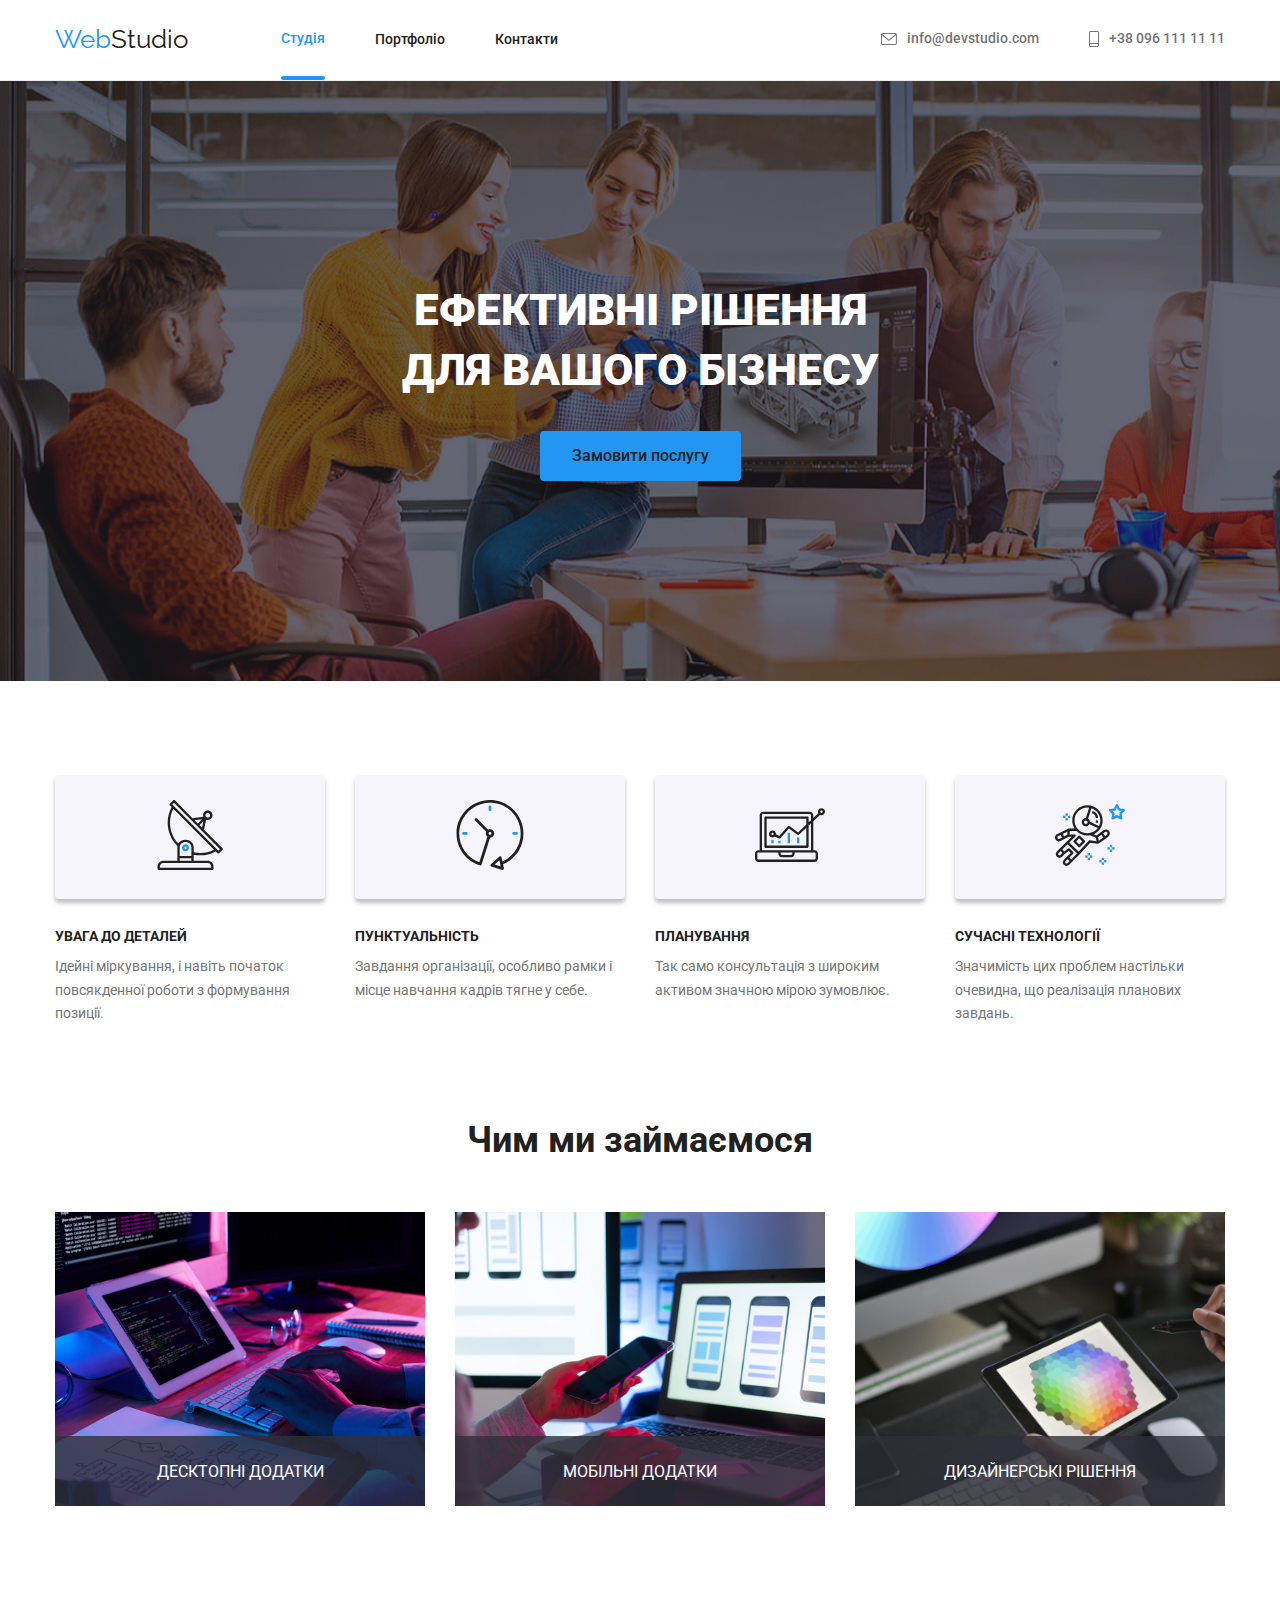
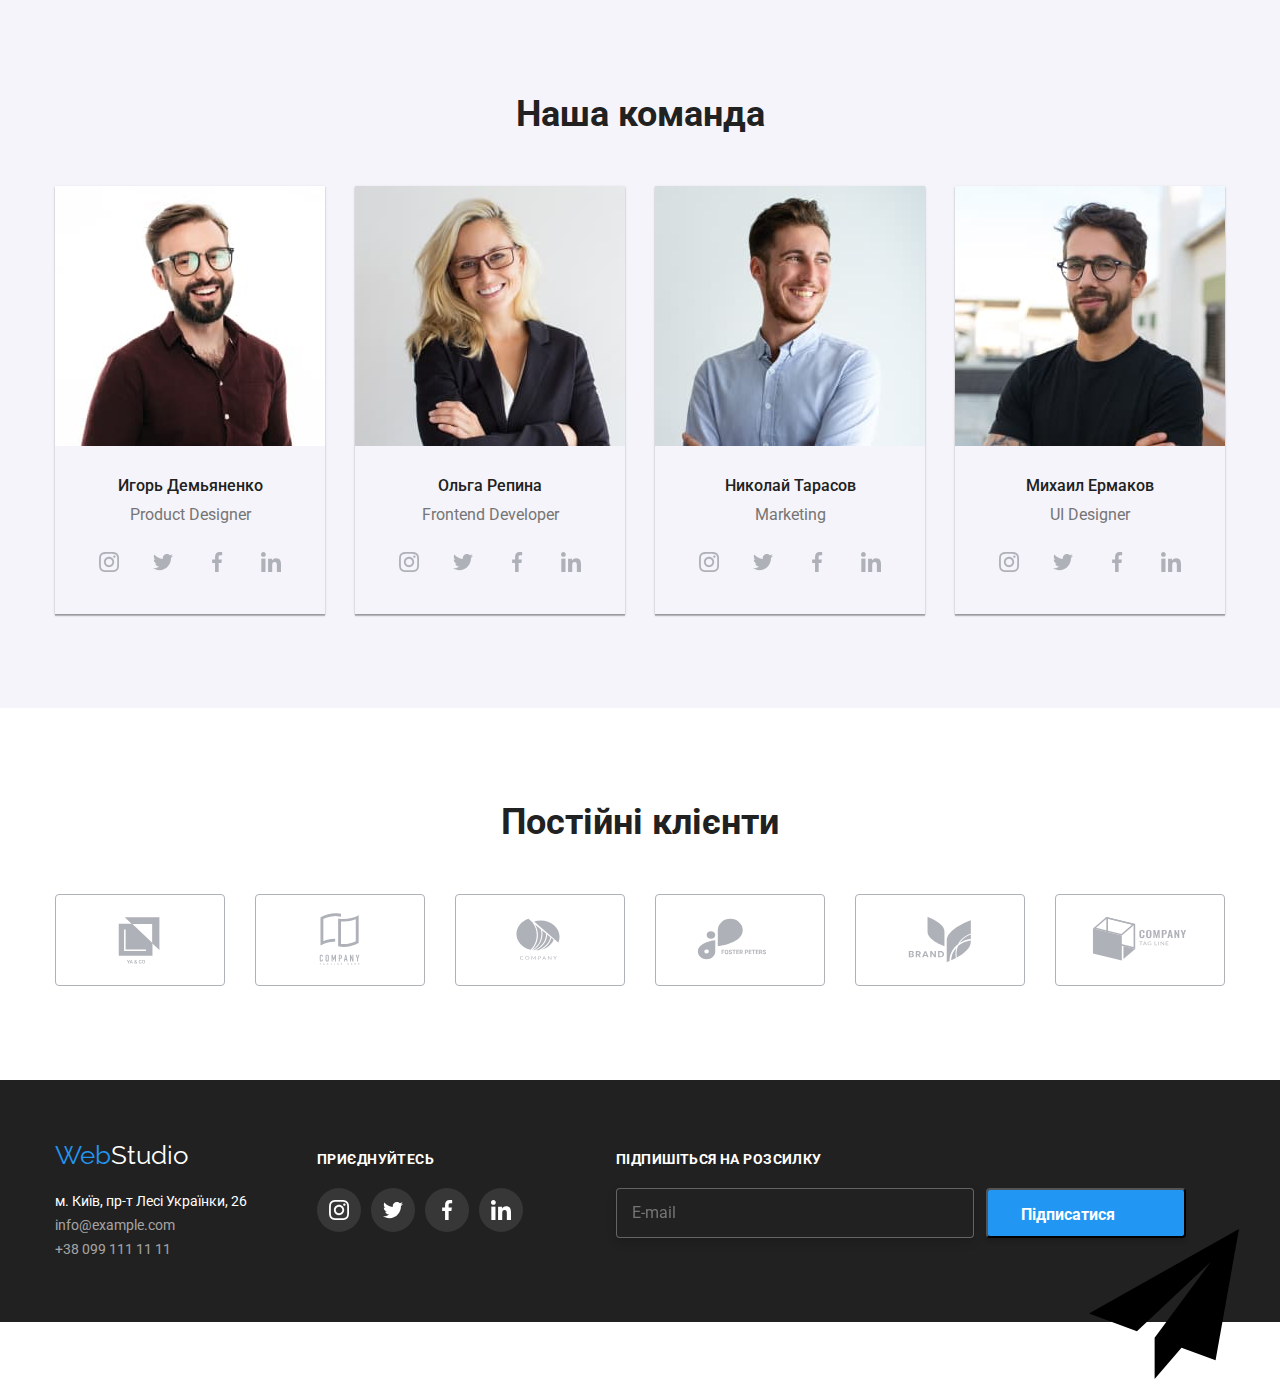
==== commit 87f4f16e: "додано модальне вікно" ====
--- a/index.html
+++ b/index.html
@@ -444,7 +444,7 @@
 
            <button type="submit" class="footer-form-submit">Підписатися 
             <svg class="footer-form-input-icon">
-              <use href=.imadges/sprite.svg#iconsend></use>
+              <use href=./imadges/sprite.svg#iconsend></use>
             </svg>
            </button>
           </form>
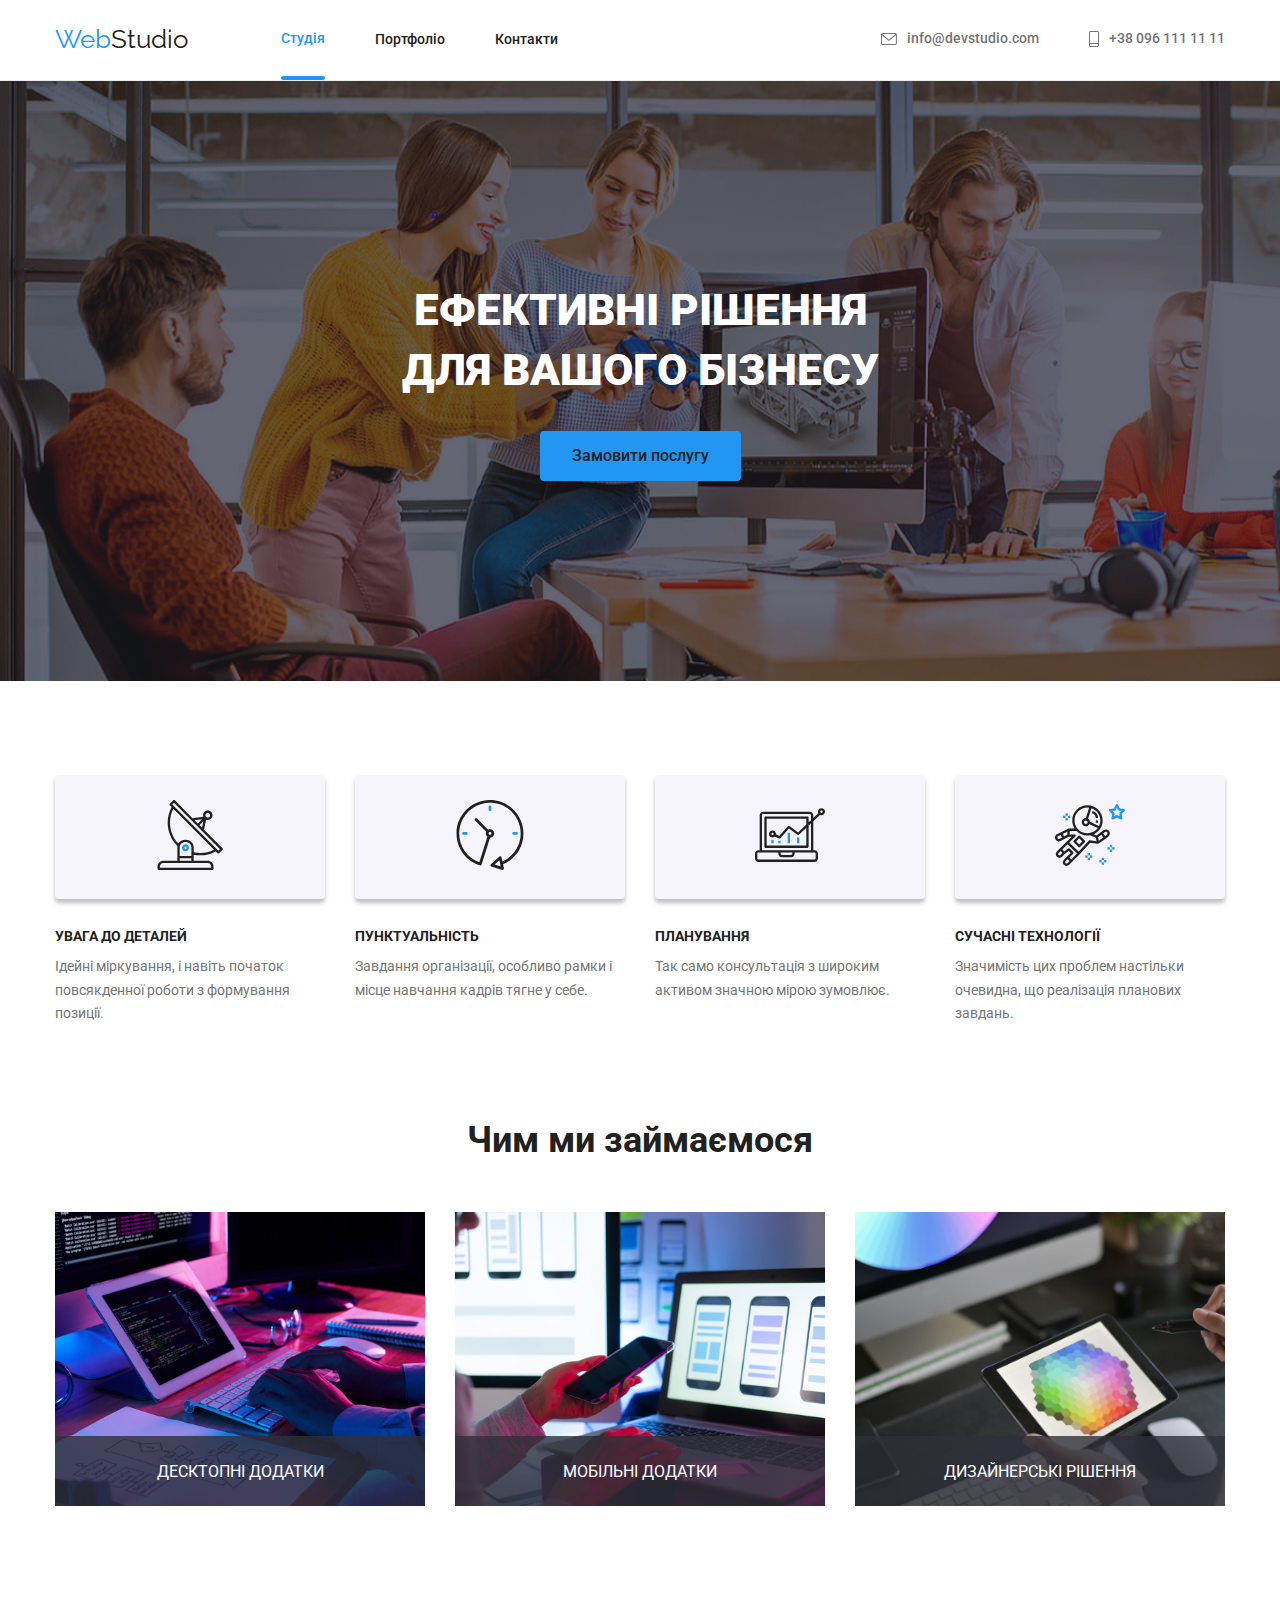
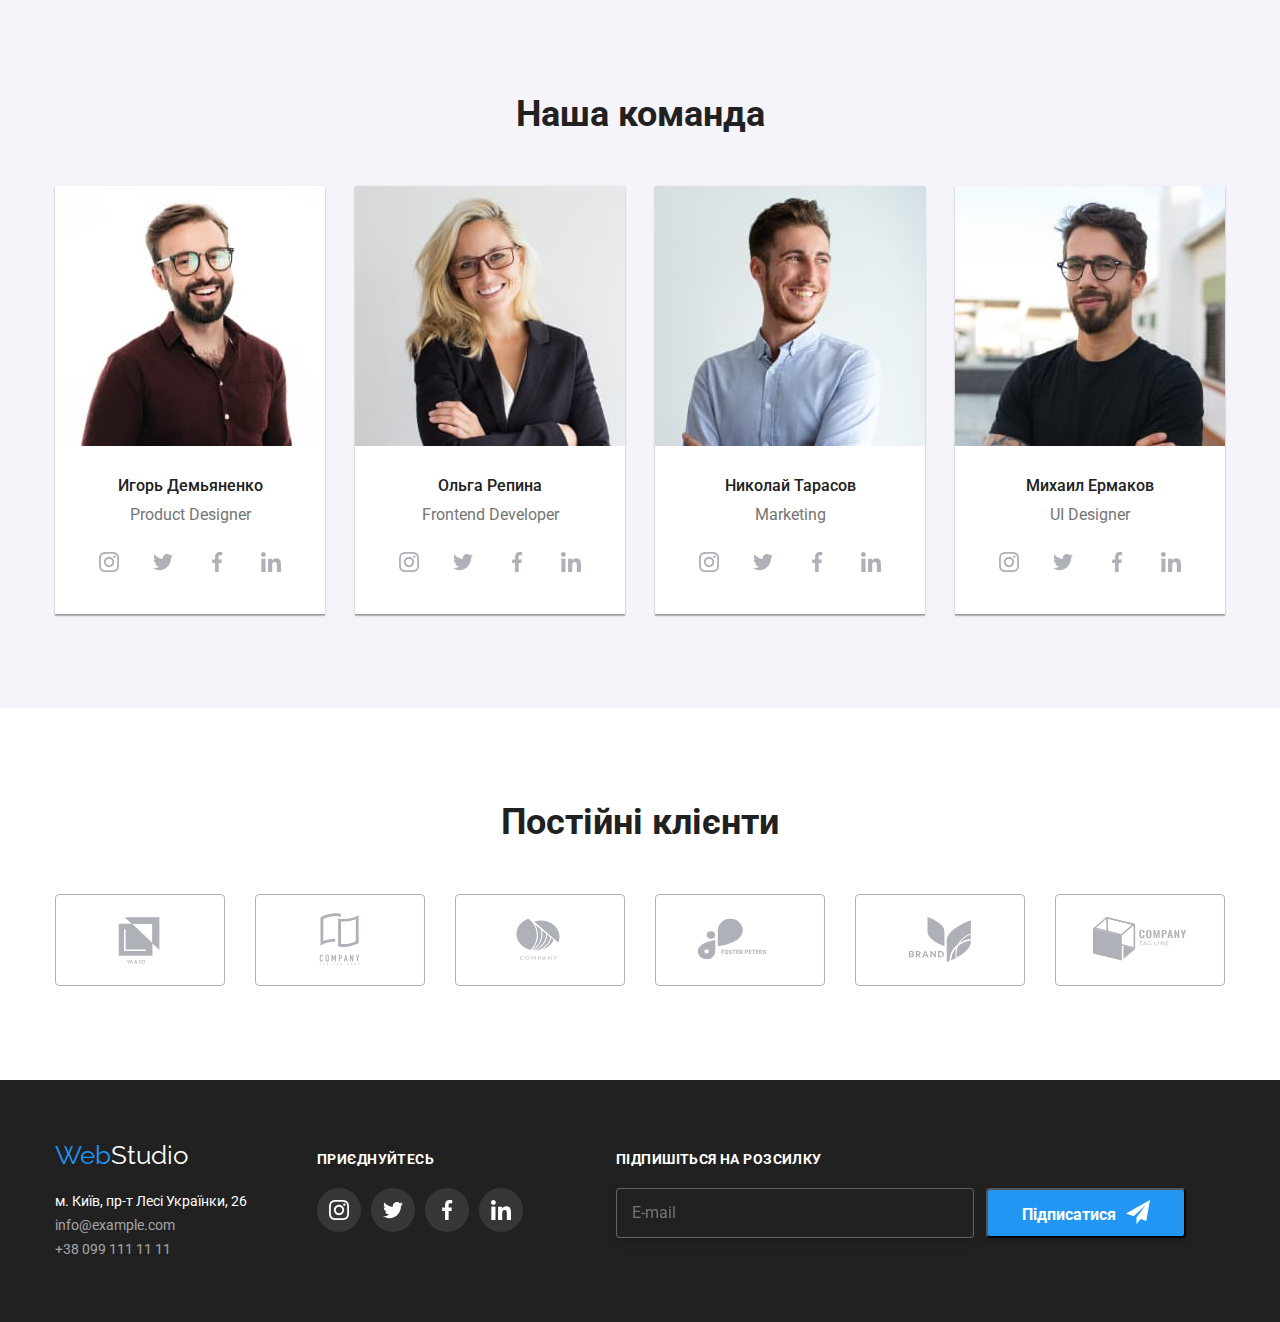
==== commit ab3afe56: "виправлено помилки" ====
--- a/index.html
+++ b/index.html
@@ -429,9 +429,7 @@
 
           <form class="footer-form">
             <label class="footer-form-field">
-              
-              <span class="footer-form-input-wrapper">
-               <input 
+            <input 
                type="email" 
                name="user-email" 
                class="footer-form-input" 
@@ -439,8 +437,7 @@
                required 
                pattern="/.+@.+z..+\i"
                minlength="5" />
-               </span>
-           </label>
+            </label>
 
            <button type="submit" class="footer-form-submit">Підписатися 
             <svg class="footer-form-input-icon">
--- a/css/styles.css
+++ b/css/styles.css
@@ -406,7 +406,8 @@
 }
 
 .team-card {
-    box-shadow: 0px 1px 3px rgb(0 0 0 / 12%), 0px 1px 1px rgb(0 0 0 / 14%), 0px 2px 1px rgb(0 0 0 / 20%);
+background-color: #FFFFFF;
+box-shadow: 0px 1px 3px rgb(0 0 0 / 12%), 0px 1px 1px rgb(0 0 0 / 14%), 0px 2px 1px rgb(0 0 0 / 20%);
 }
 
 .team-name {
@@ -900,24 +901,20 @@
     margin-bottom: 4px;
     }
 
-.footer-form-input-wrapper{
+/* .footer-form-input-wrapper{
     display: block;
     position: relative;
     font-weight: 400;
     font-size: 16px;
     line-height: 1.25;      
-}
-
-.fooret-form-input-icon {
-    position: absolute;
-    /* display: block; */
+} */
+
+.footer-form-input-icon {
     width: 24px;
     height: 24px;
-    color: #FFFFFF;
-    top: 50%;
-    right: 12px;}
-    /* transform: translate(0, -50%);
-            transition: fill var(--transition-dur-and-func);} */
+    margin-left: 10px;
+    fill: #FFFFFF;
+    transition: fill var(--transition-dur-and-func);}
 
 .footer-form-input {
     color: var(--primary-bg-color);
@@ -931,28 +928,29 @@
     border-radius: 4px;
     margin-right: 12px;
     background-color: var(--title-text-color);
-}
-
-
+    font-weight: 400;
+    font-size: 16px;
+    line-height: 1.25;
+}
 
 .footer-form-submit{
     font-weight: 700;
+    display: inline-flex;    
     font-size: 16px;
     line-height: 1.87;
     color: var(--primary-bg-color);
     padding-top: 10px;
     padding-bottom: 10px;
-    padding-right: 62px;
-    padding-left: 26px;
+    padding-right: 28px;
+    padding-left: 28px;
+    justify-content: center;
+    align-content: center;
     width: 200px;
     height: 50px;
     background: #2196F3;
     box-shadow: 0px 4px 4px rgba(0, 0, 0, 0.15);
     border-radius: 4px;
-    /* background-image: url(/imadges/iconsend.svg);
-    background-repeat: no-repeat;
-    background-position: right; */
-}
+   }
 
 
 
@@ -1027,7 +1025,7 @@
     display: block;
     font-weight: 700;
     font-size: 20px;
-    line-height: 0.05;
+    line-height:1.17;
     text-align: center;
     margin-bottom: 12px;
     color: #212121;
@@ -1035,7 +1033,7 @@
 }
 
 .modal-form-field {
-    margin-bottom: 20px;
+    margin-bottom: 10px;
 
 }
 
@@ -1048,10 +1046,10 @@
     color: #757575;
     text-transform: inherit;
 }
+
 .modal-form-input-wrapper {
     display: block;
     position: relative;
-    margin-bottom: 10px;
 }
 
 .modal-form-input {
@@ -1092,6 +1090,7 @@
     border: 1px solid rgba(33, 33, 33, 0.2);
     border-radius: 4px;
     transition: border-color var(--transition-dur-and-func);
+    margin-bottom: 10px;
     
 }
 
@@ -1131,7 +1130,7 @@
 .modal-form-check:checked +.modal-form-check-desc::before {
 background-color: var(--accent-color);
 border: var(--accent-color);
-background-image: url(/imadges/form-check.svg);
+background-image: url(../imadges/form-check.svg);
 background-repeat: no-repeat;
 background-position: center;
 }
